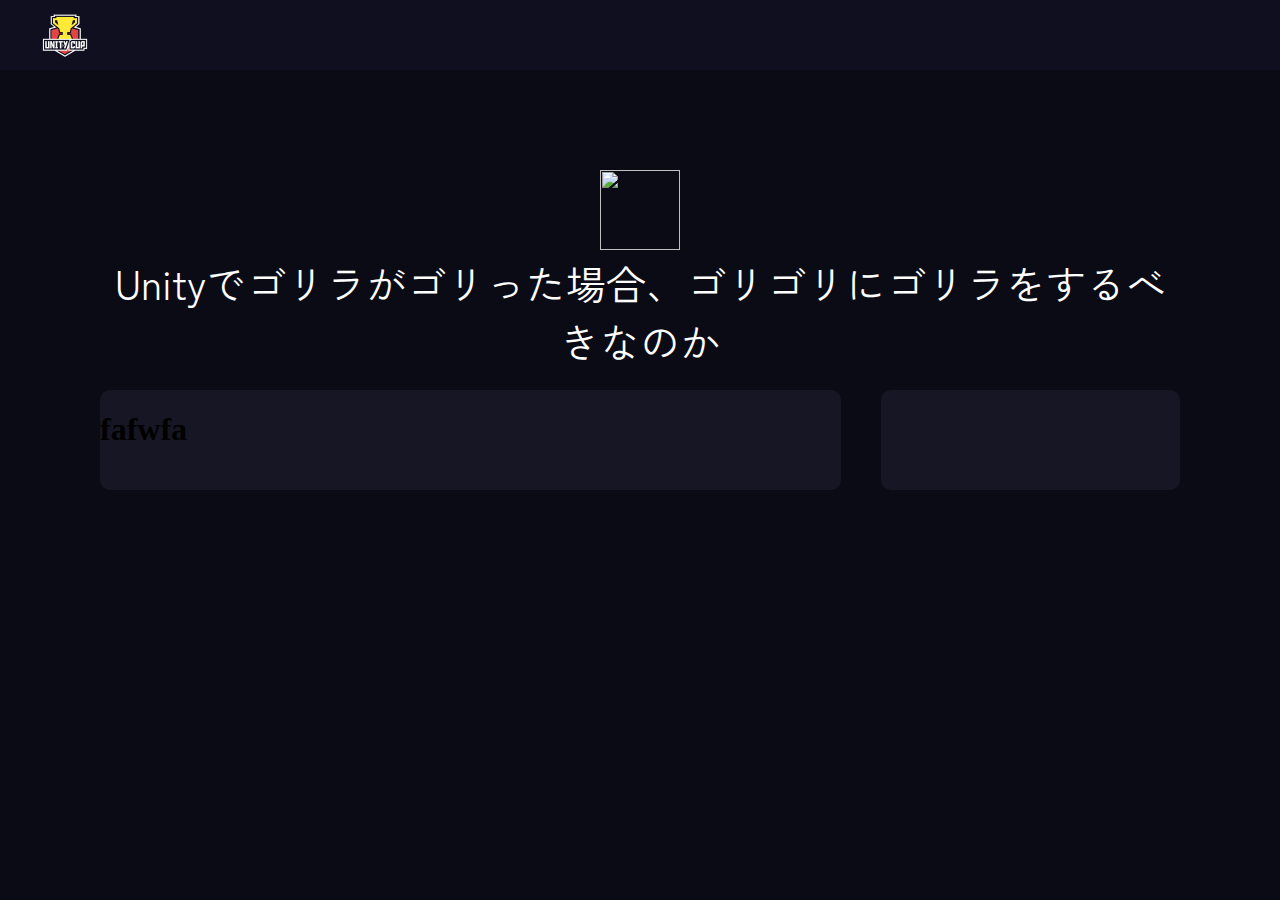
==== IndexPage/ArticlePage.html @ 3c72dea5 "フォルダ移動" ====
<!DOCTYPE html>
<html lang="jp">

<head>
    <meta charset="UTF-8">
    <meta http-equiv="X-UA-Compatible" content="IE=edge">
    <meta name="viewport" content="width=device-width, initial-scale=1.0">
    <link rel="stylesheet" href="css/style.css">
    <link rel="preconnect" href="https://fonts.googleapis.com">
    <link rel="preconnect" href="https://fonts.gstatic.com" crossorigin>
    <link href="https://fonts.googleapis.com/css2?family=Zen+Kaku+Gothic+New:wght@700&display=swap" rel="stylesheet">
    <title>Unityでゴリラがゴリった場合、ゴリゴリにゴリラをするべきなのかなぁぁぁぁぁぁああああああああああああ？？？？？？？</title>
</head>

<body>
    <header id="header">
        <ul id="headerContainer">
            <a href="./index.html" id="headerLogo">
                <img id="headerUnityCupLogo" src="img/UnityCupLogo.png" alt="UnityCupのLogo">
            </a>
        </ul>
    </header>
    <div id="articlePageTitleContainer">
        <div id="articlePageIconHolder"> <img src="https://emoji2svg.deno.dev/api/🦍" id="articlePageIcon"></div>
        <h1 id="articlePageTitle"> Unityでゴリラがゴリった場合、ゴリゴリにゴリラをするべきなのか </h1>
    </div>
    <div id="pageContainer">
        <div id="articleContents">
            <h1>fafwfa</h1>
        </div>
        <div id="contentsTable"></div>
    </div>
</body>

</html>
---- IndexPage/css/style.css ----
body {
    height: 100%;
    width: 100%;
    margin: 0;
    padding: 0;
    background: #0B0B16;
}

header {
    width: 100%;
    height: 70px;
    margin-top: 0px;
    background: #100F20;
}

#headerContainer {
    margin: 0px;
    padding: 0px;
    list-style: none;
}

#headerLogo {
    margin-left: 0px;
    margin-right: 0px;
    margin-top: 0px;
    height: 65px;
}

#headerUnityCupLogo {
    margin: 10px;
    margin-left: 40px;
    width: 50px;
    height: 50px;
}

#articleContainer {
    margin: 0px;
    padding: 0px;
    list-style: none;
}

.article {
    display: flex;
    margin: 40px;
    height: 160px;

    background: #171624;
    border-radius: 10px;
}

.articleContents {
    margin: 20px;
}

.articleTitle {
    margin: 0px;
    height: 60px;

    font-family: 'Zen Kaku Gothic New';
    font-style: normal;
    font-weight: 900;
    font-size: 20px;
    line-height: 29px;
    display: flex;
    align-items: first baseline;

    text-decoration: none;

    color: #FFFFFF;
}

.authorContents {
    margin-top: 30px;
    display: flex;
}

.articleLogoBackGround {
    margin: 20px;
    padding: 0;
    width: 120px;
    height: 120px;

    background: #2F2D41;
    border-radius: 10px;
}

.articleLogo {
    margin: 20px 20px;

    width: 80px;
    height: 80px;
}

.authorLogo {
    width: 30px;
    height: 30px;
    border-radius: 15px;
}

.authorName {
    margin: 0 auto 0 10px;
    font-family: 'Zen Kaku Gothic New';
    font-style: normal;
    font-weight: normal;
    font-size: 19px;
    line-height: 29px;
    display: flex;
    align-items: first baseline;

    color: #FFFFFF;
}

#pageContainer {
    margin: 20px;
    padding: 0px;
    display: flex;
}

#articleContents {
    margin: 0px;
    margin-left: 80px;
    margin-right: 20px;
    min-height: 100px;
    border-radius: 10px;
    width: 100%;
    height: 100%;

    background: #171624;
}

#contentsTable {
    margin: 0px;
    margin-left: 20px;
    margin-right: 80px;
    min-height: 100px;
    border-radius: 10px;
    width: 500px;
    height: 100%;

    background: #171624;
}

#articlePageTitleContainer {
    min-height: 200px;
}

#articlePageIconHolder {
    margin: 100px;
    margin-bottom: 0px;
    text-align: center;
}

#articlePageIcon {
    width: 80px;
    height: 80px;
}

#articlePageTitle {
    font-family: 'Zen Kaku Gothic New';
    font-style: normal;
    font-weight: normal;
    font-size: 40px;
    line-height: 58px;
    align-items: center;
    text-align: center;
    margin: 0px;
    margin-left: 100px;
    margin-right: 100px;

    color: #FFFFFF;
}

@media all and (max-width:411px) {}
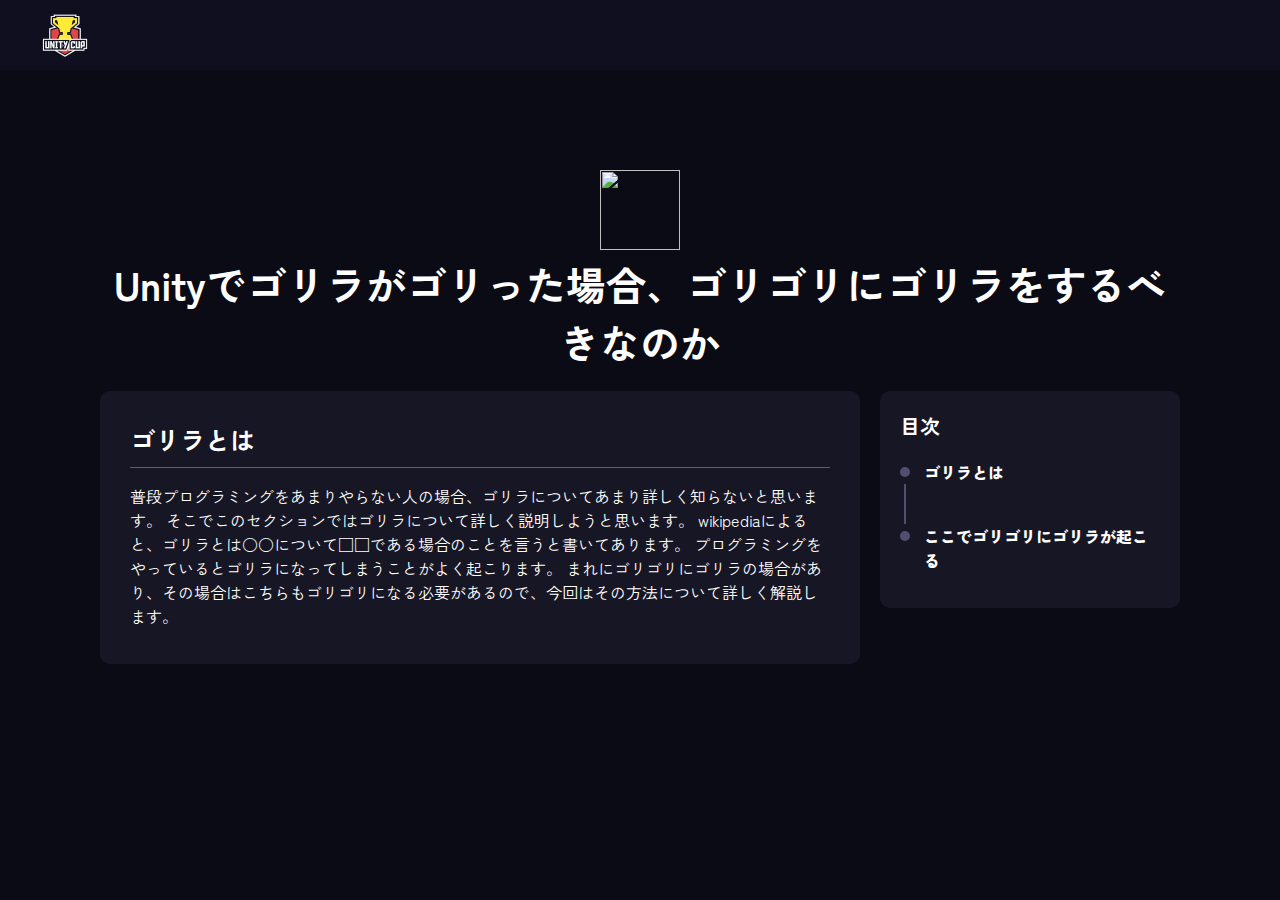
==== commit 180d041f: "目次" ====
--- a/IndexPage/ArticlePage.html
+++ b/IndexPage/ArticlePage.html
@@ -8,7 +8,8 @@
     <link rel="stylesheet" href="css/style.css">
     <link rel="preconnect" href="https://fonts.googleapis.com">
     <link rel="preconnect" href="https://fonts.gstatic.com" crossorigin>
-    <link href="https://fonts.googleapis.com/css2?family=Zen+Kaku+Gothic+New:wght@700&display=swap" rel="stylesheet">
+    <link href="https://fonts.googleapis.com/css2?family=Zen+Kaku+Gothic+New:wght@300;400;500;700;900&display=swap"
+        rel="stylesheet">
     <title>Unityでゴリラがゴリった場合、ゴリゴリにゴリラをするべきなのかなぁぁぁぁぁぁああああああああああああ？？？？？？？</title>
 </head>
 
@@ -26,9 +27,29 @@
     </div>
     <div id="pageContainer">
         <div id="articleContents">
-            <h1>fafwfa</h1>
+            <h2 class="articleHeadLine">ゴリラとは</h2>
+            <div class="articleHorizontalLine"></div>
+            <p class="articlePragraph">普段プログラミングをあまりやらない人の場合、ゴリラについてあまり詳しく知らないと思います。
+                そこでこのセクションではゴリラについて詳しく説明しようと思います。
+                wikipediaによると、ゴリラとは○○について□□である場合のことを言うと書いてあります。
+                プログラミングをやっているとゴリラになってしまうことがよく起こります。
+                まれにゴリゴリにゴリラの場合があり、その場合はこちらもゴリゴリになる必要があるので、今回はその方法について詳しく解説します。
+            </p>
         </div>
-        <div id="contentsTable"></div>
+        <div id="contentsTableContainer">
+            <h2 id="contentsTable">目次</h2>
+            <ul id="contentsList">
+                <li class="contentsTableContents">
+                    <div class="contentsTableContentsDot"></div>
+                    <p class="contentsTableContentsPragraph">ゴリラとは</p>
+                </li>
+                <li class="contentsTableVerticalLine"></li>
+                <li class="contentsTableContents">
+                    <div class="contentsTableContentsDot"></div>
+                    <p class="contentsTableContentsPragraph">ここでゴリゴリにゴリラが起こる</p>
+                </li>
+            </ul>
+        </div>
     </div>
 </body>
 
--- a/IndexPage/css/style.css
+++ b/IndexPage/css/style.css
@@ -3,6 +3,8 @@
     width: 100%;
     margin: 0;
     padding: 0;
+    font-family: 'Zen Kaku Gothic New';
+    font-weight: 800;
     background: #0B0B16;
 }
 
@@ -48,6 +50,12 @@
     border-radius: 10px;
 }
 
+#contentsList {
+    padding: 20px;
+    padding-top: 0px;
+    list-style: none;
+}
+
 .articleContents {
     margin: 20px;
 }
@@ -56,7 +64,6 @@
     margin: 0px;
     height: 60px;
 
-    font-family: 'Zen Kaku Gothic New';
     font-style: normal;
     font-weight: 900;
     font-size: 20px;
@@ -99,7 +106,6 @@
 
 .authorName {
     margin: 0 auto 0 10px;
-    font-family: 'Zen Kaku Gothic New';
     font-style: normal;
     font-weight: normal;
     font-size: 19px;
@@ -119,7 +125,8 @@
 #articleContents {
     margin: 0px;
     margin-left: 80px;
-    margin-right: 20px;
+    margin-right: 400px;
+    padding: 20px;
     min-height: 100px;
     border-radius: 10px;
     width: 100%;
@@ -128,16 +135,49 @@
     background: #171624;
 }
 
+#contentsTableContainer {
+    position: fixed;
+    right: 100px;
+    width: 300px;
+    min-height: 100px;
+    border-radius: 10px;
+
+    background: #171624;
+}
+
 #contentsTable {
-    margin: 0px;
-    margin-left: 20px;
-    margin-right: 80px;
-    min-height: 100px;
-    border-radius: 10px;
-    width: 500px;
-    height: 100%;
-
-    background: #171624;
+    margin: 20px;
+    font-size: 20px;
+    color: #FFFFFF;
+}
+
+.contentsTableContents {
+    display: flex;
+}
+
+.contentsTableContentsPragraph {
+    margin-left: 14px;
+    margin-top: auto;
+    margin-bottom: auto;
+    font-size: 16px;
+    color: #FFFFFF;
+}
+
+.contentsTableContentsDot {
+    height: 10px;
+    width: 10px;
+    margin-top: 7px;
+    margin-bottom: auto;
+    margin-left: 0px;
+    border-radius: 5px;
+    background-color: #514F70;
+}
+
+.contentsTableVerticalLine {
+    height: 40px;
+    width: 2px;
+    background-color: #514F70;
+    margin-left: 4px;
 }
 
 #articlePageTitleContainer {
@@ -156,9 +196,8 @@
 }
 
 #articlePageTitle {
-    font-family: 'Zen Kaku Gothic New';
-    font-style: normal;
-    font-weight: normal;
+    font-style: normal;
+    font-weight: bold;
     font-size: 40px;
     line-height: 58px;
     align-items: center;
@@ -170,4 +209,25 @@
     color: #FFFFFF;
 }
 
+.articleHeadLine {
+    font-size: 25px;
+    margin: 10px;
+    color: #FFFFFF;
+}
+
+.articleHorizontalLine {
+    margin-left: 10px;
+    margin-right: 10px;
+    height: 1px;
+    background-color: #5C5A7D;
+}
+
+.articlePragraph {
+    margin-left: 10px;
+    margin-right: 10px;
+    color: #FFFFFF;
+    font-weight: normal;
+    font-style: normal;
+}
+
 @media all and (max-width:411px) {}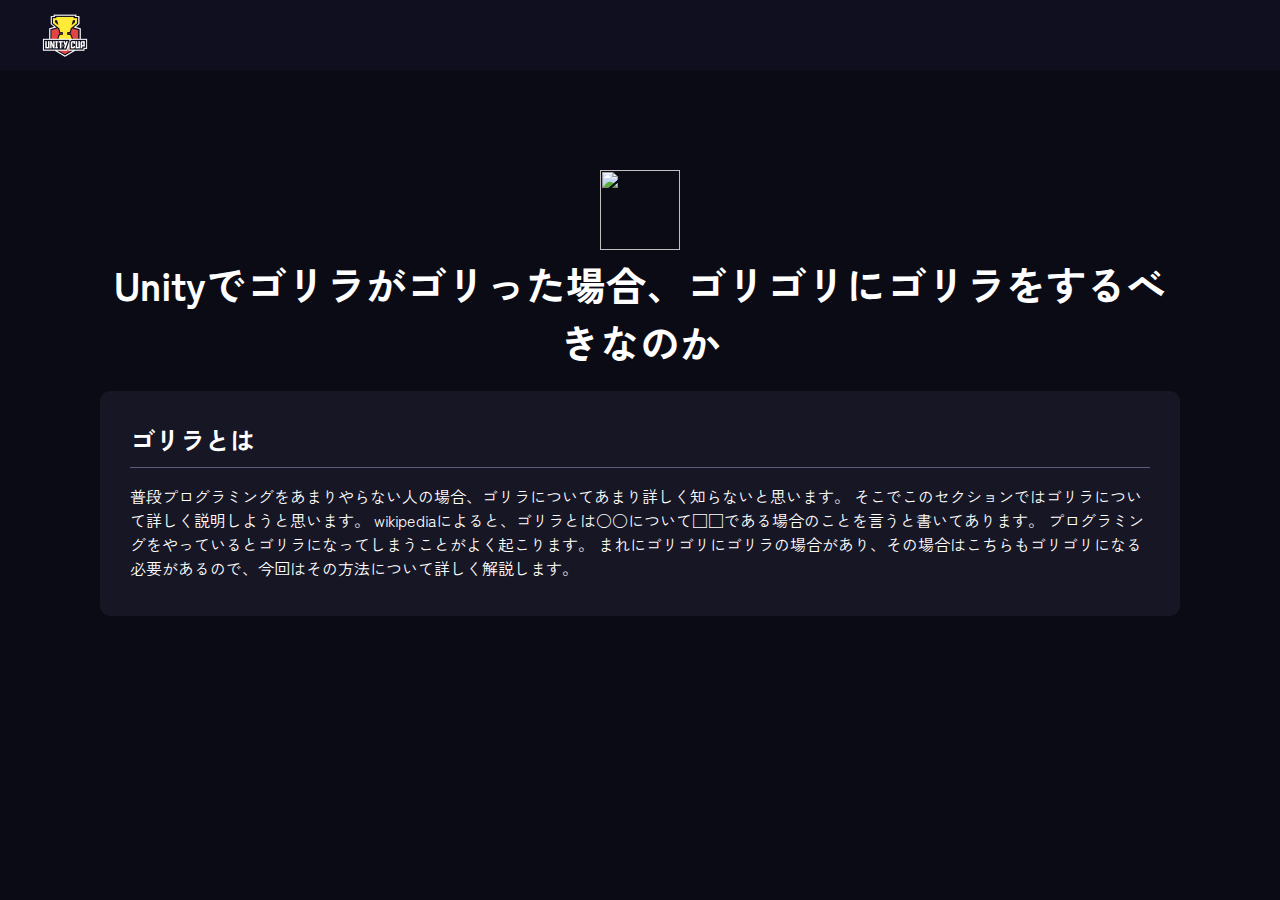
==== commit c27edea4: "目次の削除" ====
--- a/IndexPage/ArticlePage.html
+++ b/IndexPage/ArticlePage.html
@@ -26,7 +26,7 @@
         <h1 id="articlePageTitle"> Unityでゴリラがゴリった場合、ゴリゴリにゴリラをするべきなのか </h1>
     </div>
     <div id="pageContainer">
-        <div id="articleContents">
+        <div id="articlePageContents">
             <h2 class="articleHeadLine">ゴリラとは</h2>
             <div class="articleHorizontalLine"></div>
             <p class="articlePragraph">普段プログラミングをあまりやらない人の場合、ゴリラについてあまり詳しく知らないと思います。
@@ -36,20 +36,6 @@
                 まれにゴリゴリにゴリラの場合があり、その場合はこちらもゴリゴリになる必要があるので、今回はその方法について詳しく解説します。
             </p>
         </div>
-        <div id="contentsTableContainer">
-            <h2 id="contentsTable">目次</h2>
-            <ul id="contentsList">
-                <li class="contentsTableContents">
-                    <div class="contentsTableContentsDot"></div>
-                    <p class="contentsTableContentsPragraph">ゴリラとは</p>
-                </li>
-                <li class="contentsTableVerticalLine"></li>
-                <li class="contentsTableContents">
-                    <div class="contentsTableContentsDot"></div>
-                    <p class="contentsTableContentsPragraph">ここでゴリゴリにゴリラが起こる</p>
-                </li>
-            </ul>
-        </div>
     </div>
 </body>
 
--- a/IndexPage/css/style.css
+++ b/IndexPage/css/style.css
@@ -48,12 +48,6 @@
 
     background: #171624;
     border-radius: 10px;
-}
-
-#contentsList {
-    padding: 20px;
-    padding-top: 0px;
-    list-style: none;
 }
 
 .articleContents {
@@ -122,10 +116,10 @@
     display: flex;
 }
 
-#articleContents {
+#articlePageContents {
     margin: 0px;
     margin-left: 80px;
-    margin-right: 400px;
+    margin-right: 80px;
     padding: 20px;
     min-height: 100px;
     border-radius: 10px;
@@ -133,51 +127,6 @@
     height: 100%;
 
     background: #171624;
-}
-
-#contentsTableContainer {
-    position: fixed;
-    right: 100px;
-    width: 300px;
-    min-height: 100px;
-    border-radius: 10px;
-
-    background: #171624;
-}
-
-#contentsTable {
-    margin: 20px;
-    font-size: 20px;
-    color: #FFFFFF;
-}
-
-.contentsTableContents {
-    display: flex;
-}
-
-.contentsTableContentsPragraph {
-    margin-left: 14px;
-    margin-top: auto;
-    margin-bottom: auto;
-    font-size: 16px;
-    color: #FFFFFF;
-}
-
-.contentsTableContentsDot {
-    height: 10px;
-    width: 10px;
-    margin-top: 7px;
-    margin-bottom: auto;
-    margin-left: 0px;
-    border-radius: 5px;
-    background-color: #514F70;
-}
-
-.contentsTableVerticalLine {
-    height: 40px;
-    width: 2px;
-    background-color: #514F70;
-    margin-left: 4px;
 }
 
 #articlePageTitleContainer {
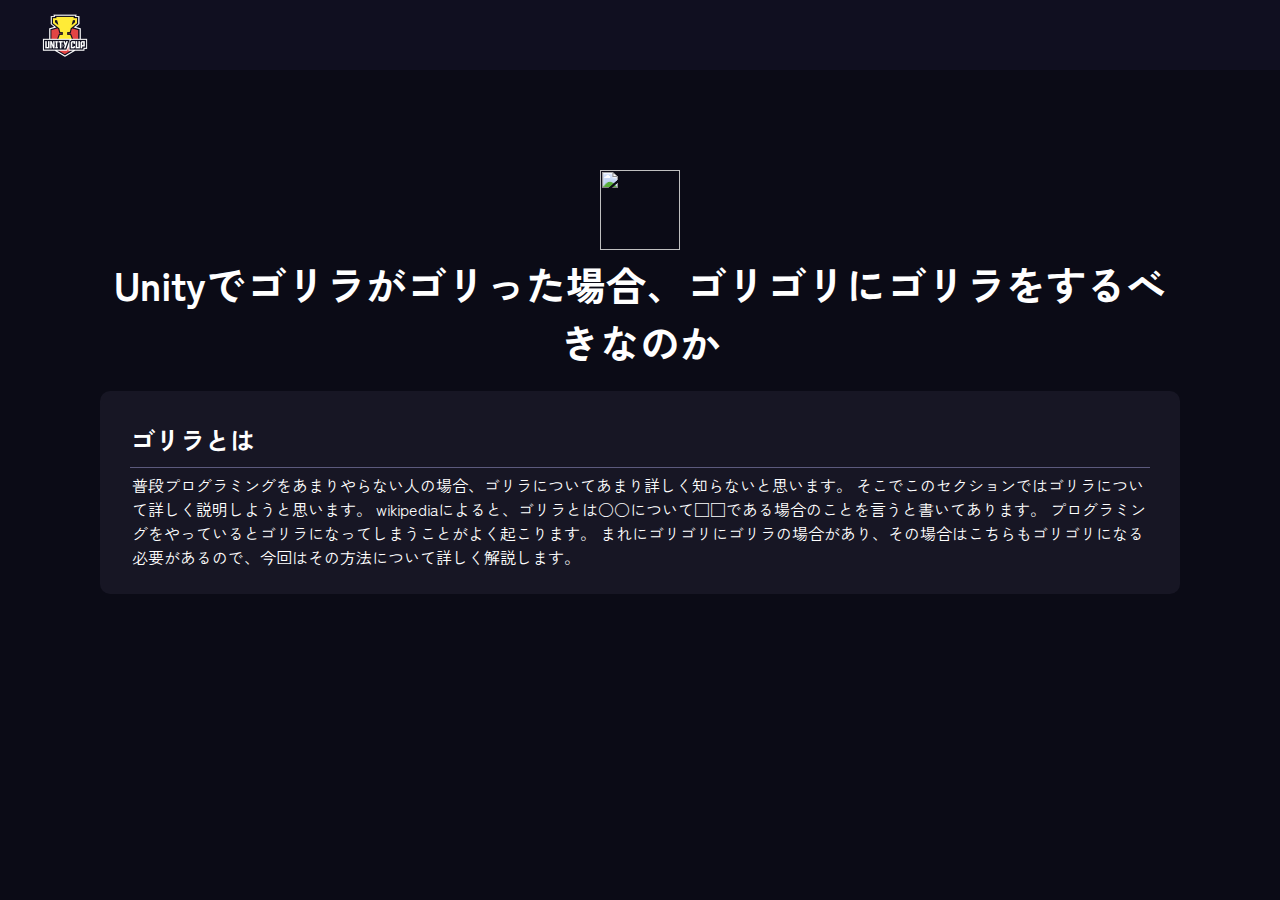
==== commit f93aa1cd: "パースした内容から記事を作成するようにした" ====
--- a/IndexPage/ArticlePage.html
+++ b/IndexPage/ArticlePage.html
@@ -10,7 +10,9 @@
     <link rel="preconnect" href="https://fonts.gstatic.com" crossorigin>
     <link href="https://fonts.googleapis.com/css2?family=Zen+Kaku+Gothic+New:wght@300;400;500;700;900&display=swap"
         rel="stylesheet">
-    <title>Unityでゴリラがゴリった場合、ゴリゴリにゴリラをするべきなのかなぁぁぁぁぁぁああああああああああああ？？？？？？？</title>
+    <title>
+        Unityでゴリラがゴリった場合、ゴリゴリにゴリラをするべきなのかなぁぁぁぁぁぁああああああああああああ？？？？？？？
+    </title>
 </head>
 
 <body>
@@ -21,6 +23,8 @@
             </a>
         </ul>
     </header>
+
+
     <div id="articlePageTitleContainer">
         <div id="articlePageIconHolder"> <img src="https://emoji2svg.deno.dev/api/🦍" id="articlePageIcon"></div>
         <h1 id="articlePageTitle"> Unityでゴリラがゴリった場合、ゴリゴリにゴリラをするべきなのか </h1>
@@ -37,6 +41,7 @@
             </p>
         </div>
     </div>
+
 </body>
 
 </html>--- a/IndexPage/css/style.css
+++ b/IndexPage/css/style.css
@@ -172,8 +172,10 @@
 }
 
 .articlePragraph {
-    margin-left: 10px;
-    margin-right: 10px;
+    font-size: 16px;
+    margin: 5px;
+    margin-left: 12px;
+    margin-right: 12px;
     color: #FFFFFF;
     font-weight: normal;
     font-style: normal;
